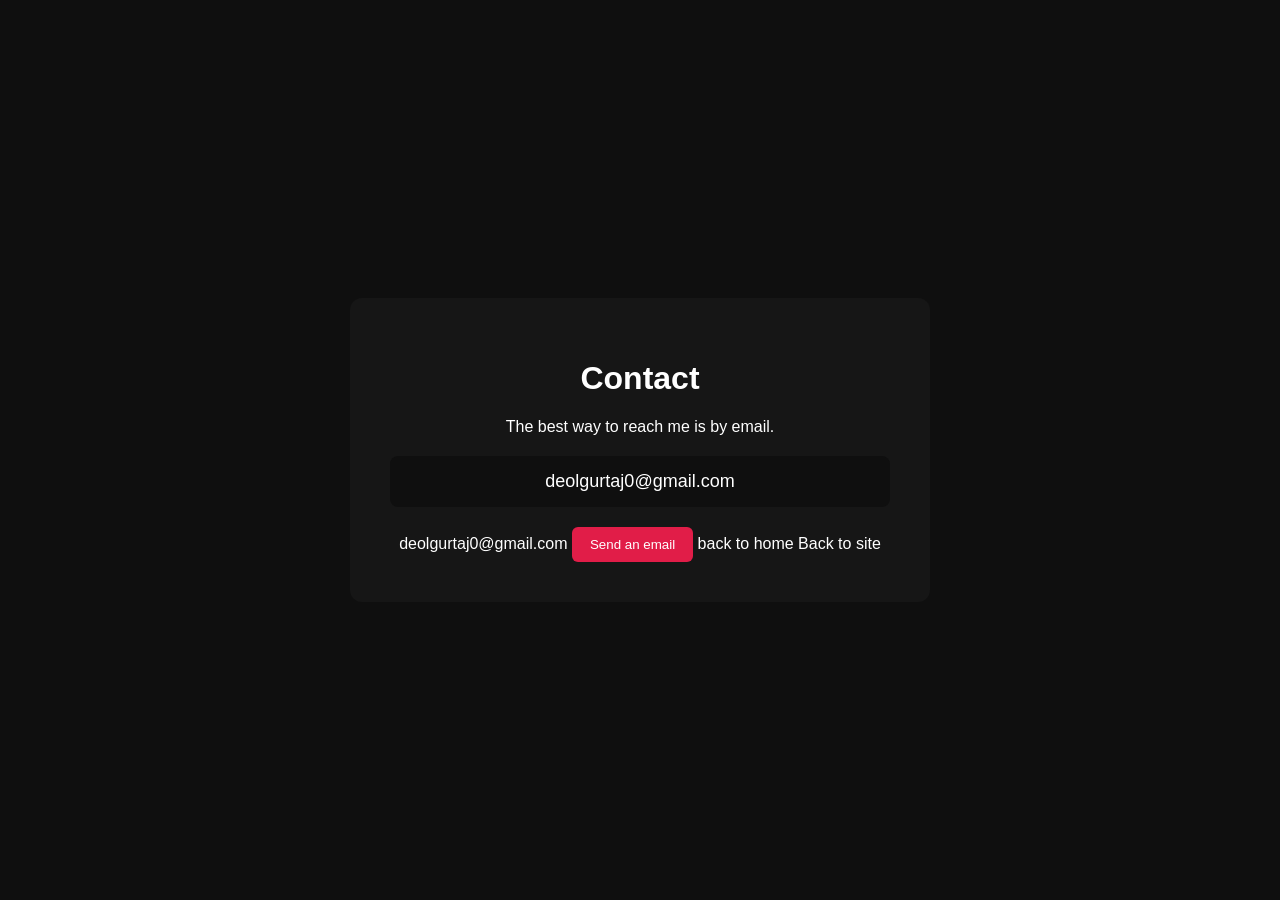
==== contact.html @ d390fef6 "Add files via upload" ====
<!DOCTYPE html>
<html lang="en">
<head>
  <meta charset="UTF-8">
  <title>Contact | Brand Name</title>

  <style>
    body {
      margin: 0;
      font-family: Arial, sans-serif;
      background: #0f0f0f;
      color: white;
      min-height: 100vh;
      display: flex;
      justify-content: center;
      align-items: center;
    }

    .contact-card {
      background: #161616;
      padding: 40px;
      border-radius: 12px;
      max-width: 500px;
      width: 90%;
      text-align: center;
    }

    .email-box {
      margin: 20px 0;
      padding: 15px;
      background: #0f0f0f;
      border-radius: 8px;
      font-size: 18px;
      word-break: break-word;
    }

    button {
      padding: 10px 18px;
      border-radius: 6px;
      border: none;
      background: #e11d48;
      color: white;
      cursor: pointer;
    }

    .back {
      margin-top: 15px;
      display: block;
      color: #aaa;
      text-decoration: none;
    }
  </style>
</head>
<body>

  <div class="contact-card">
    <h1>Contact</h1>
    <p>The best way to reach me is by email.</p>

    <div class="email-box">
      deolgurtaj0@gmail.com
    </div>

    deolgurtaj0@gmail.com
      <button>Send an email</button>
    </a>

    back to home
      Back to site
    </a>
  </div>

</body>
</html>
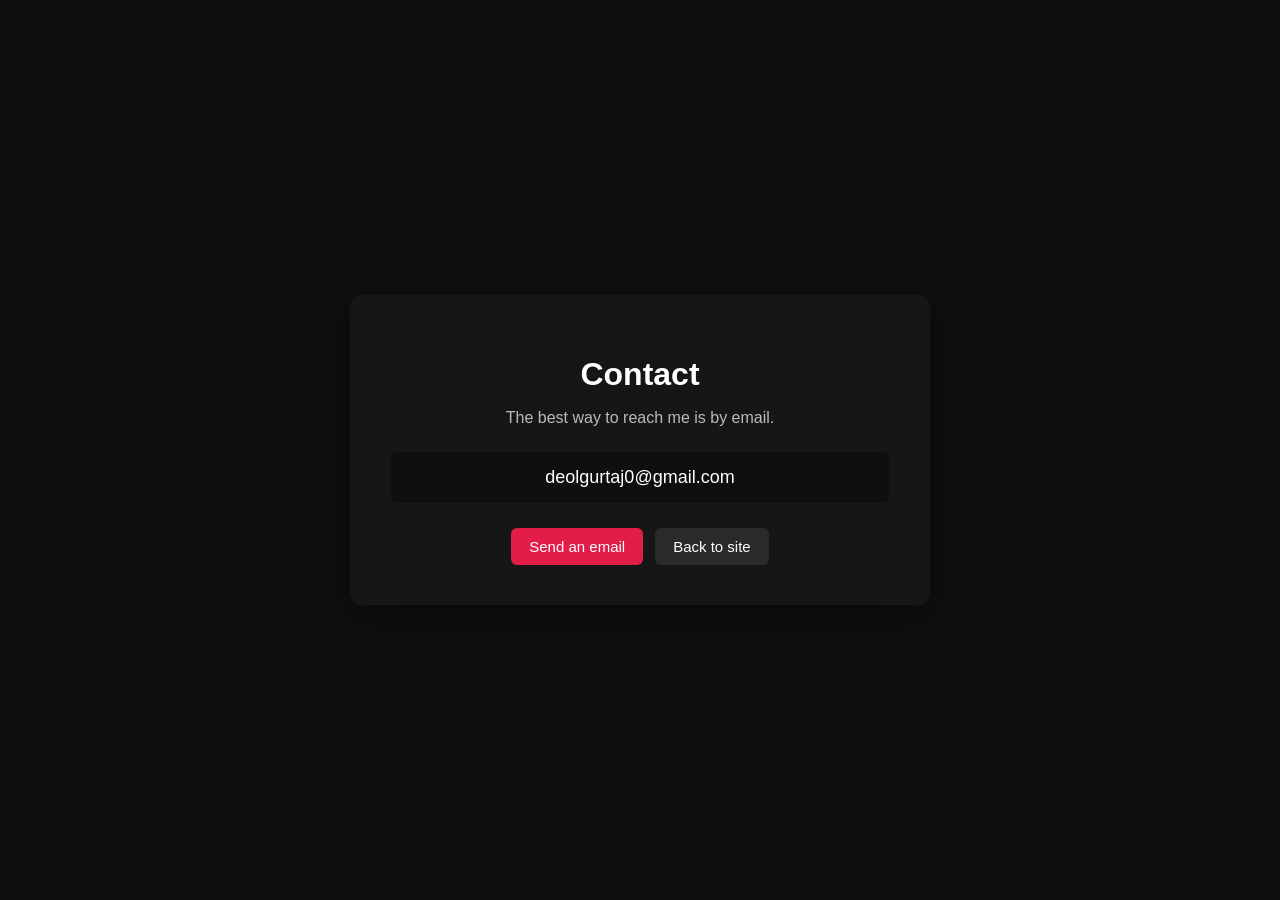
==== commit 18b7a13a: "Update contact.html" ====
--- a/contact.html
+++ b/contact.html
@@ -10,7 +10,7 @@
       margin: 0;
       font-family: Arial, sans-serif;
       background: #0f0f0f;
-      color: white;
+      color: #ffffff;
       min-height: 100vh;
       display: flex;
       justify-content: center;
@@ -24,31 +24,54 @@
       max-width: 500px;
       width: 90%;
       text-align: center;
+      box-shadow: 0 10px 40px rgba(0, 0, 0, 0.4);
+    }
+
+    h1 {
+      margin-bottom: 8px;
+    }
+
+    p {
+      color: #bbbbbb;
+      margin-bottom: 25px;
     }
 
     .email-box {
-      margin: 20px 0;
+      background: #0f0f0f;
       padding: 15px;
-      background: #0f0f0f;
       border-radius: 8px;
       font-size: 18px;
+      margin-bottom: 25px;
       word-break: break-word;
     }
 
-    button {
+    .buttons {
+      display: flex;
+      justify-content: center;
+      gap: 12px;
+      flex-wrap: wrap;
+    }
+
+    .buttons a {
+      text-decoration: none;
+    }
+
+    .btn {
       padding: 10px 18px;
       border-radius: 6px;
       border: none;
-      background: #e11d48;
-      color: white;
+      font-size: 15px;
       cursor: pointer;
     }
 
-    .back {
-      margin-top: 15px;
-      display: block;
-      color: #aaa;
-      text-decoration: none;
+    .btn-primary {
+      background: #e11d48;
+      color: white;
+    }
+
+    .btn-secondary {
+      background: #2a2a2a;
+      color: white;
     }
   </style>
 </head>
@@ -62,13 +85,15 @@
       deolgurtaj0@gmail.com
     </div>
 
-    deolgurtaj0@gmail.com
-      <button>Send an email</button>
-    </a>
+    <div class="buttons">
+      <a href="mailto:deolgurtaj0@gmail.com?subject=Website%20Enquiry">
+        <button class="btn btn-primary">Send an email</button>
+      </a>
 
-    back to home
-      Back to site
-    </a>
+      <a href="index.html">
+        <button class="btn btn-secondary">Back to site</button>
+      </a>
+    </div>
   </div>
 
 </body>
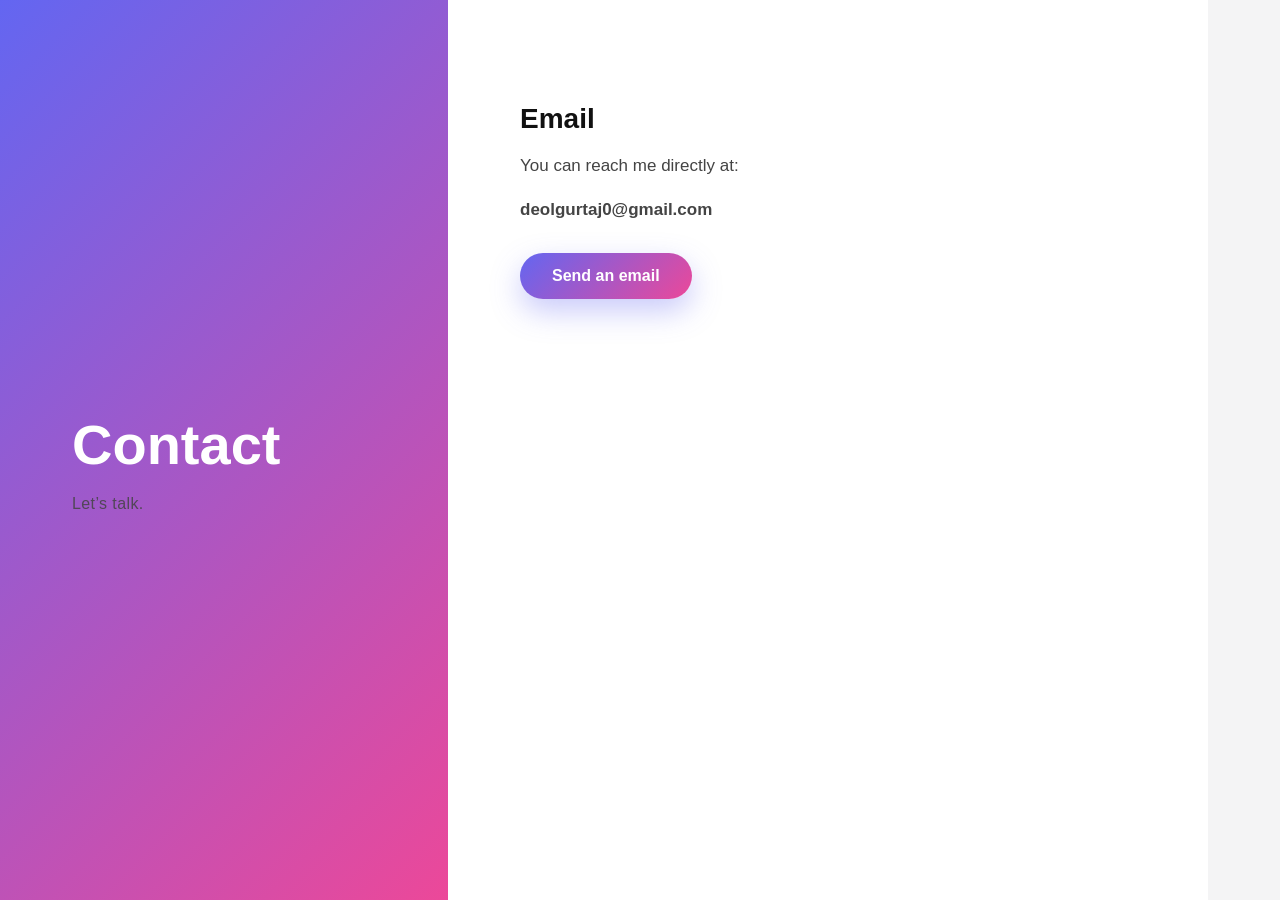
==== commit 5a1e0c81: "Update contact.html" ====
--- a/contact.html
+++ b/contact.html
@@ -4,96 +4,32 @@
 <head>
   <meta charset="UTF-8">
   <title>Contact | Brand Name</title>
-
-  <style>
-    body {
-      margin: 0;
-      font-family: Arial, sans-serif;
-      background: #0f0f0f;
-      color: #ffffff;
-      min-height: 100vh;
-      display: flex;
-      justify-content: center;
-      align-items: center;
-    }
-
-    .contact-card {
-      background: #161616;
-      padding: 40px;
-      border-radius: 12px;
-      max-width: 500px;
-      width: 90%;
-      text-align: center;
-      box-shadow: 0 10px 40px rgba(0, 0, 0, 0.4);
-    }
-
-    h1 {
-      margin-bottom: 8px;
-    }
-
-    p {
-      color: #bbbbbb;
-      margin-bottom: 25px;
-    }
-
-    .email-box {
-      background: #0f0f0f;
-      padding: 15px;
-      border-radius: 8px;
-      font-size: 18px;
-      margin-bottom: 25px;
-      word-break: break-word;
-    }
-
-    .buttons {
-      display: flex;
-      justify-content: center;
-      gap: 12px;
-      flex-wrap: wrap;
-    }
-
-    .buttons a {
-      text-decoration: none;
-    }
-
-    .btn {
-      padding: 10px 18px;
-      border-radius: 6px;
-      border: none;
-      font-size: 15px;
-      cursor: pointer;
-    }
-
-    .btn-primary {
-      background: #e11d48;
-      color: white;
-    }
-
-    .btn-secondary {
-      background: #2a2a2a;
-      color: white;
-    }
-  </style>
+  <link rel="stylesheet" href="style.css">
 </head>
 <body>
 
-  <div class="contact-card">
-    <h1>Contact</h1>
-    <p>The best way to reach me is by email.</p>
+  <div class="layout">
 
-    <div class="email-box">
-      deolgurtaj0@gmail.com
-    </div>
+    <aside class="brand">
+      <div class="brand-inner">
+        <h1>Contact</h1>
+        <p class="tagline">Let’s talk.</p>
+      </div>
+    </aside>
 
-    <div class="buttons">
-      <a href="mailto:deolgurtaj0@gmail.com?subject=Website%20Enquiry">
-        <button class="btn btn-primary">Send an email</button>
-      </a>
+    <main class="content">
+      <section>
+        <h2>Email</h2>
+        <p>You can reach me directly at:</p>
 
-      <a href="index.html">
-        <button class="btn btn-secondary">Back to site</button>
-      </a>
-    </div>
+        <p><strong>deolgurtaj0@gmail.com</strong></p>
+
+        <a href="mailto:deolgurtaj0@gmail.com" class="cta-btn">
+          Send an email
+        </a>
+      </section>
+    </main>
+
   </div>
 
 </body>
--- a/style.css
+++ b/style.css
@@ -0,0 +1,128 @@
+
+* {
+  box-sizing: border-box;
+}
+
+body {
+  margin: 0;
+  font-family: Arial, Helvetica, sans-serif;
+  background: #f4f4f5;
+}
+
+/* LAYOUT */
+.layout {
+  display: flex;
+  min-height: 100vh;
+}
+
+/* LEFT BRAND PANEL */
+.brand {
+  width: 35%;
+  background: linear-gradient(135deg, #6366f1, #ec4899);
+  color: #ffffff;
+  display: flex;
+  align-items: center;
+}
+
+.brand-inner {
+  padding: 72px;
+}
+
+.brand h1 {
+  font-size: 56px;
+  line-height: 1.1;
+  margin-bottom: 14px;
+}
+
+.tagline {
+  font-size: 16px;
+  opacity: 0.85;
+  letter-spacing: 0.4px;
+}
+
+/* RIGHT CONTENT PANEL */
+.content {
+  width: 65%;
+  background: #ffffff;
+  padding: 80px 72px;
+  max-width: 760px;
+}
+
+/* SECTIONS */
+section {
+  margin-bottom: 60px;
+}
+
+/* HEADINGS */
+h2 {
+  font-size: 28px;
+  font-weight: 700;
+  color: #111;
+  margin-bottom: 14px;
+}
+
+/* TEXT */
+p {
+  font-size: 17px;
+  line-height: 1.6;
+  color: #444;
+  max-width: 560px;
+}
+
+/* SERVICES */
+.services {
+  list-style: none;
+  padding: 0;
+  margin: 0;
+}
+
+.services li {
+  padding: 14px 0;
+  border-bottom: 1px solid #eee;
+  font-size: 16px;
+  color: #222;
+}
+
+/* CTA */
+.cta {
+  padding-top: 12px;
+  border-top: 1px solid #eee;
+}
+
+.cta-btn {
+  display: inline-block;
+  margin-top: 12px;
+  padding: 14px 32px;
+  background: linear-gradient(135deg, #6366f1, #ec4899);
+  color: #ffffff;
+  text-decoration: none;
+  border-radius: 999px;
+  font-weight: 600;
+  box-shadow: 0 12px 30px rgba(99, 102, 241, 0.35);
+  transition: transform 0.2s ease, box-shadow 0.2s ease;
+}
+
+.cta-btn:hover {
+  transform: translateY(-2px);
+  box-shadow: 0 16px 40px rgba(236, 72, 153, 0.45);
+}
+
+/* MOBILE */
+@media (max-width: 900px) {
+  .layout {
+    flex-direction: column;
+  }
+
+  .brand,
+  .content {
+    width: 100%;
+  }
+
+  .brand-inner {
+    padding: 48px;
+  }
+
+  .content {
+    padding: 48px 28px;
+  }
+}
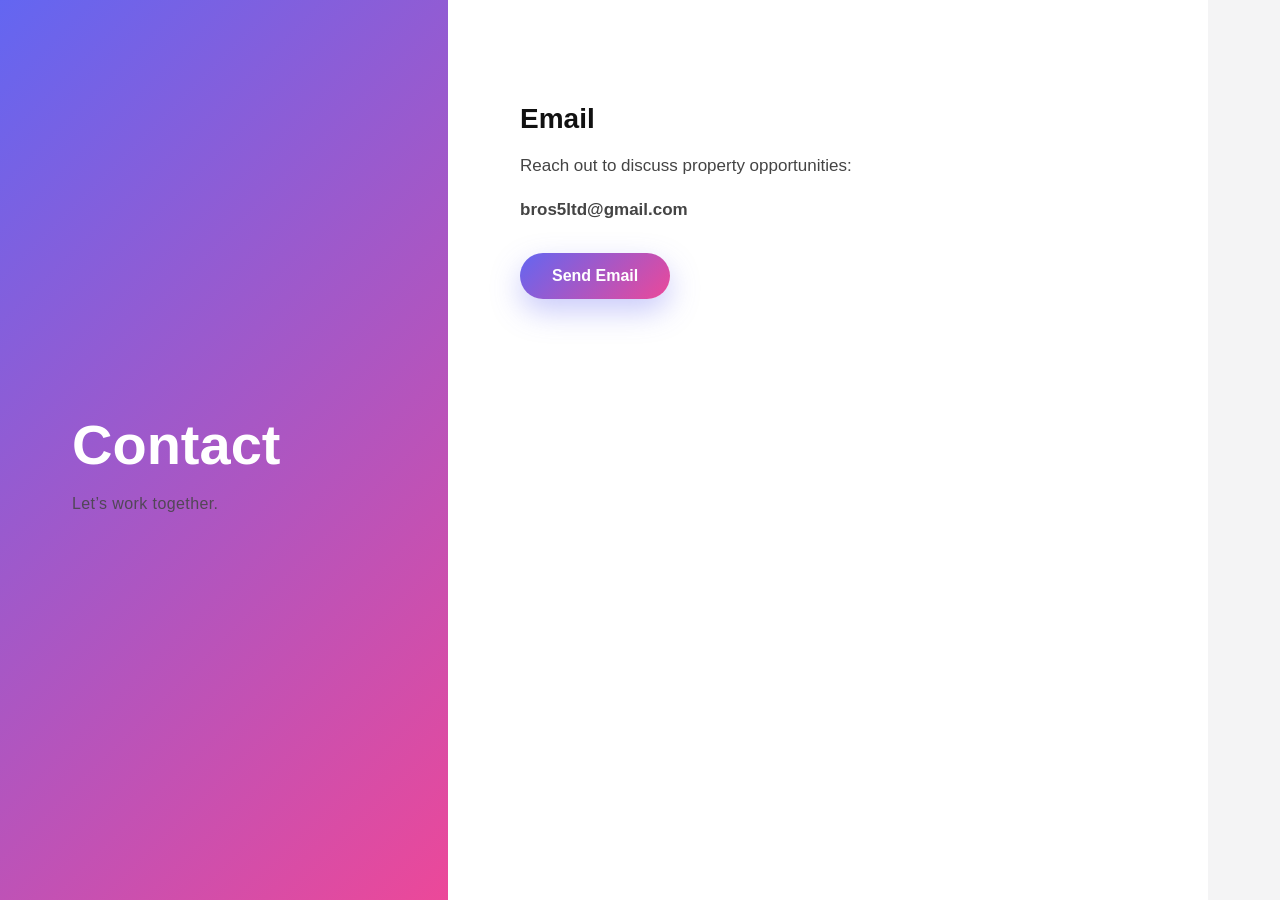
==== commit c5d77568: "Update contact.html" ====
--- a/contact.html
+++ b/contact.html
@@ -3,34 +3,35 @@
 <html lang="en">
 <head>
   <meta charset="UTF-8">
-  <title>Contact | Brand Name</title>
+  <title>Contact | Bros5 LTD</title>
   <link rel="stylesheet" href="style.css">
 </head>
+
 <body>
 
-  <div class="layout">
+<div class="layout">
 
-    <aside class="brand">
-      <div class="brand-inner">
-        <h1>Contact</h1>
-        <p class="tagline">Let’s talk.</p>
-      </div>
-    </aside>
+  <aside class="brand">
+    <div class="brand-inner">
+      <h1>Contact</h1>
+      <p class="tagline">Let’s work together.</p>
+    </div>
+  </aside>
 
-    <main class="content">
-      <section>
-        <h2>Email</h2>
-        <p>You can reach me directly at:</p>
+  <main class="content">
+    <section>
+      <h2>Email</h2>
+      <p>Reach out to discuss property opportunities:</p>
 
-        <p><strong>deolgurtaj0@gmail.com</strong></p>
+      <p><strong>bros5ltd@gmail.com</strong></p>
 
-        <a href="mailto:deolgurtaj0@gmail.com" class="cta-btn">
-          Send an email
-        </a>
-      </section>
-    </main>
+      <a href="mailto:bros5ltd@gmail.com" class="cta-btn">
+        Send Email
+      </a>
+    </section>
+  </main>
 
-  </div>
+</div>
 
 </body>
 </html>
--- a/style.css
+++ b/style.css
@@ -126,3 +126,23 @@
     padding: 48px 28px;
   }
 }
+
+.property {
+  border: 1px solid #eee;
+  padding: 18px;
+  margin-bottom: 18px;
+  border-radius: 12px;
+  transition: transform 0.2s ease, box-shadow 0.2s ease;
+}
+
+.property:hover {
+  transform: translateY(-3px);
+  box-shadow: 0 12px 25px rgba(0,0,0,0.08);
+}
+
+.property h3 {
+  margin: 0 0 8px;
+  font-size: 18px;
+  color: #111;
+}
+
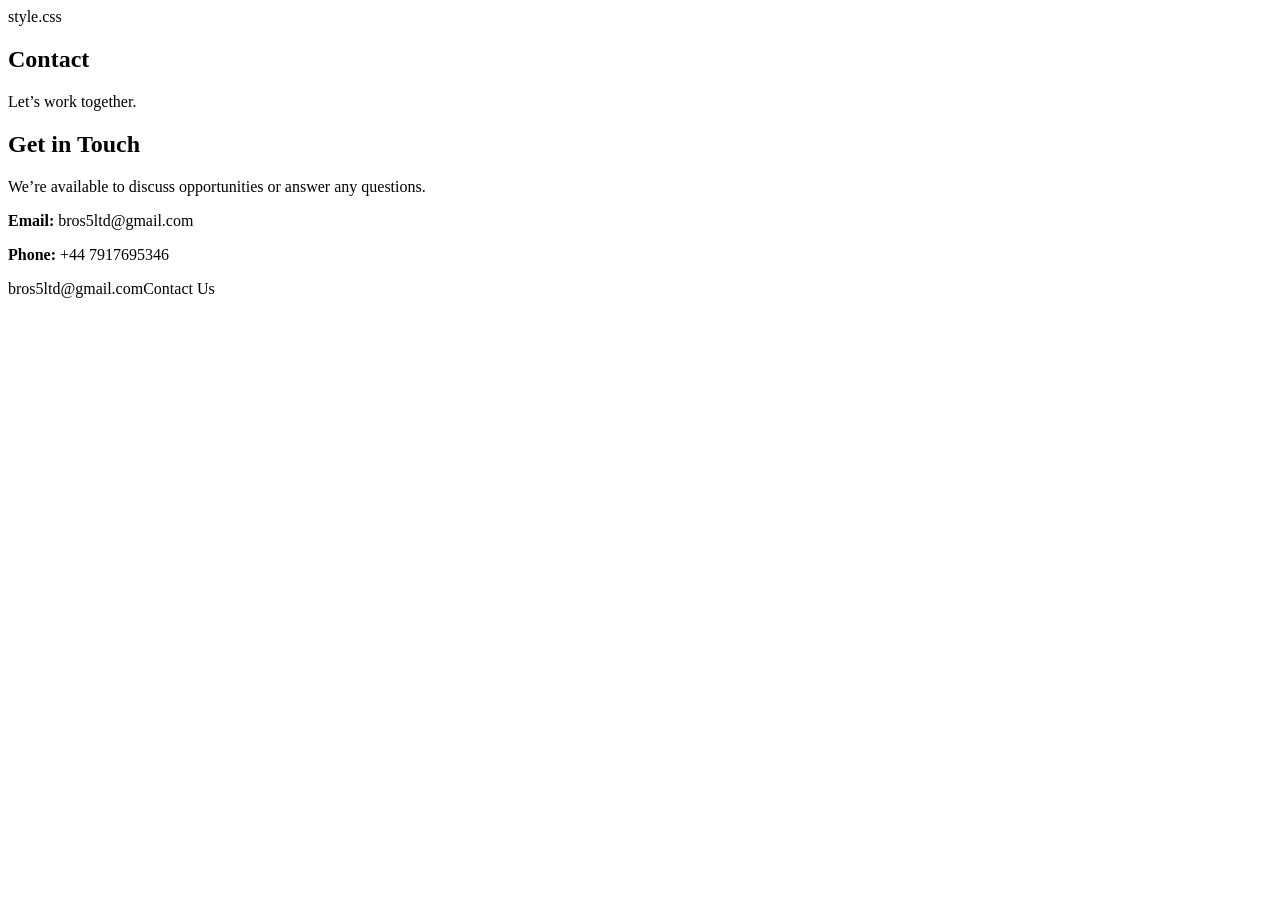
==== commit 032f4115: "Update contact.html" ====
--- a/contact.html
+++ b/contact.html
@@ -4,7 +4,7 @@
 <head>
   <meta charset="UTF-8">
   <title>Contact | Bros5 LTD</title>
-  <link rel="stylesheet" href="style.css">
+  style.css
 </head>
 
 <body>
@@ -19,15 +19,14 @@
   </aside>
 
   <main class="content">
-    <section>
-      <h2>Email</h2>
-      <p>Reach out to discuss property opportunities:</p>
+    <section class="contact-box">
+      <h2>Get in Touch</h2>
+      <p>We’re available to discuss opportunities or answer any questions.</p>
 
-      <p><strong>bros5ltd@gmail.com</strong></p>
+      <p><strong>Email:</strong> bros5ltd@gmail.com</p>
+      <p><strong>Phone:</strong> +44 7917695346</p>
 
-      <a href="mailto:bros5ltd@gmail.com" class="cta-btn">
-        Send Email
-      </a>
+      bros5ltd@gmail.comContact Us</a>
     </section>
   </main>
 
